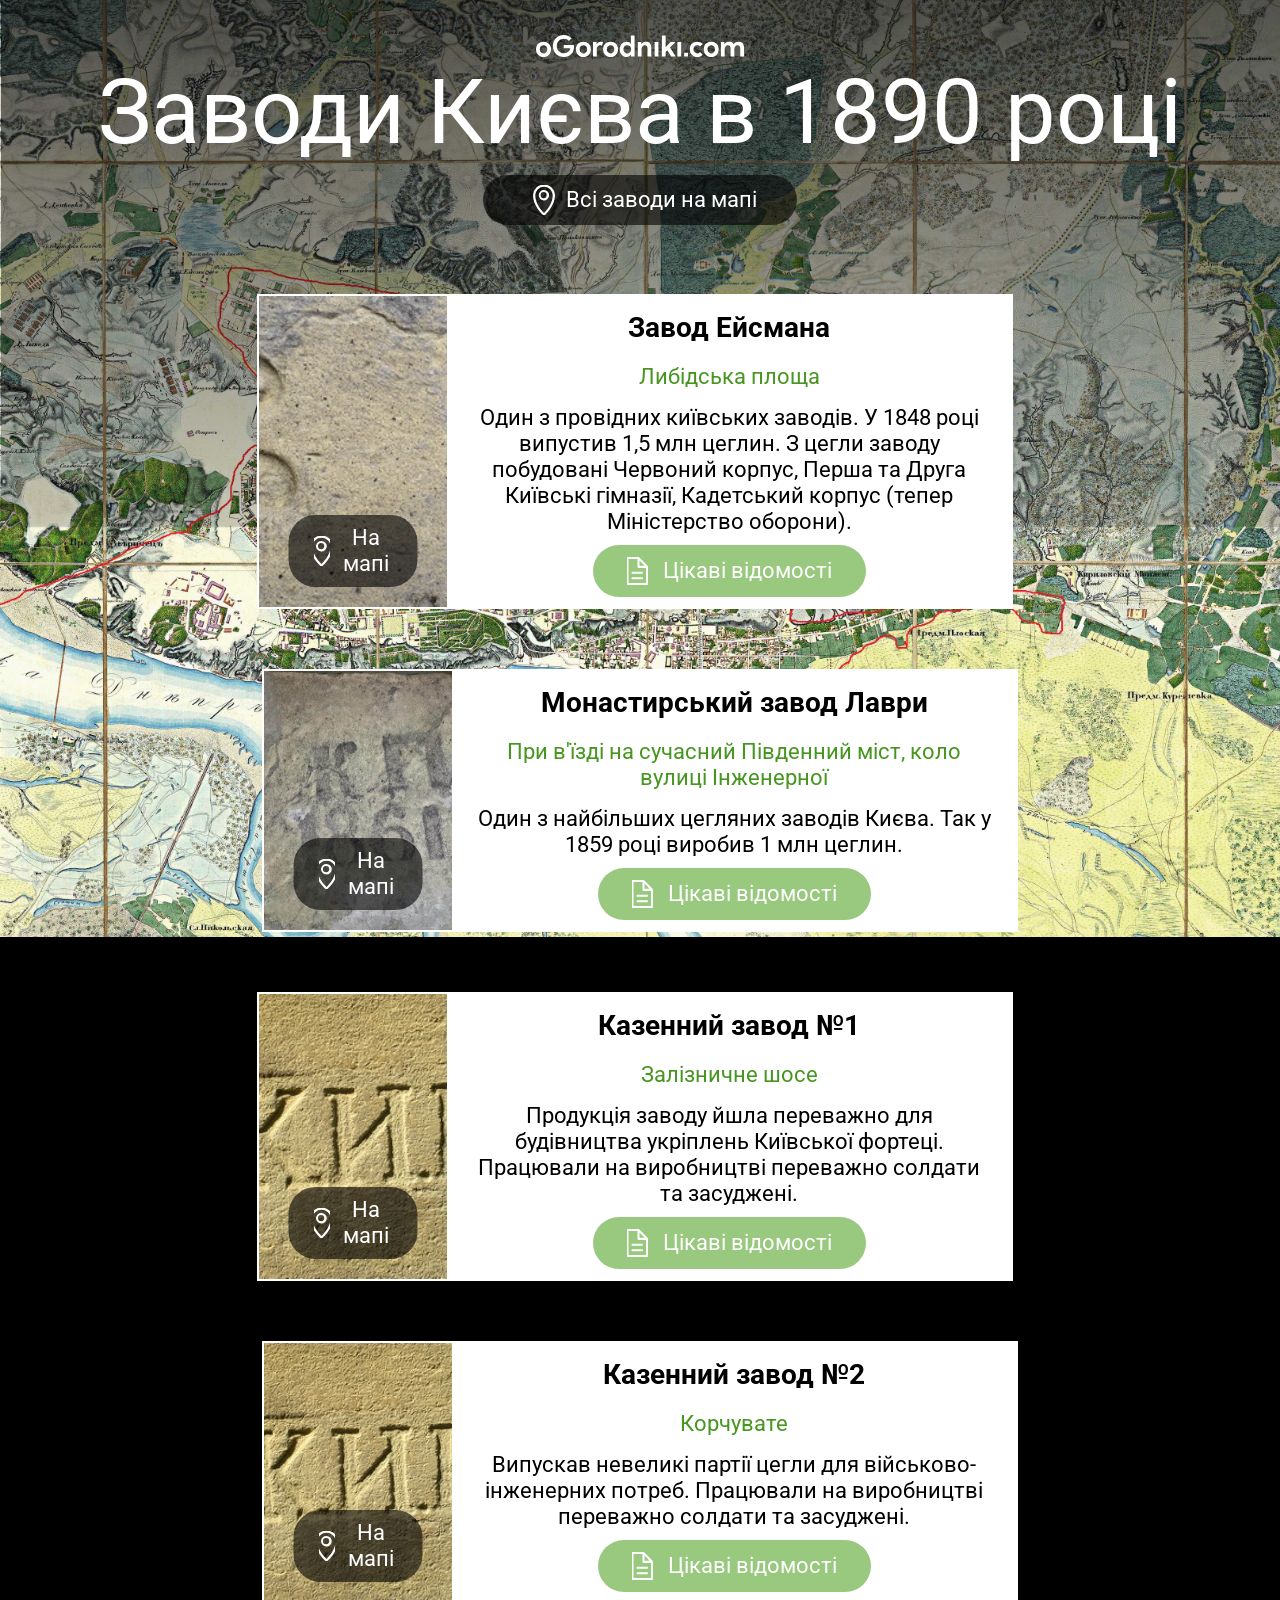
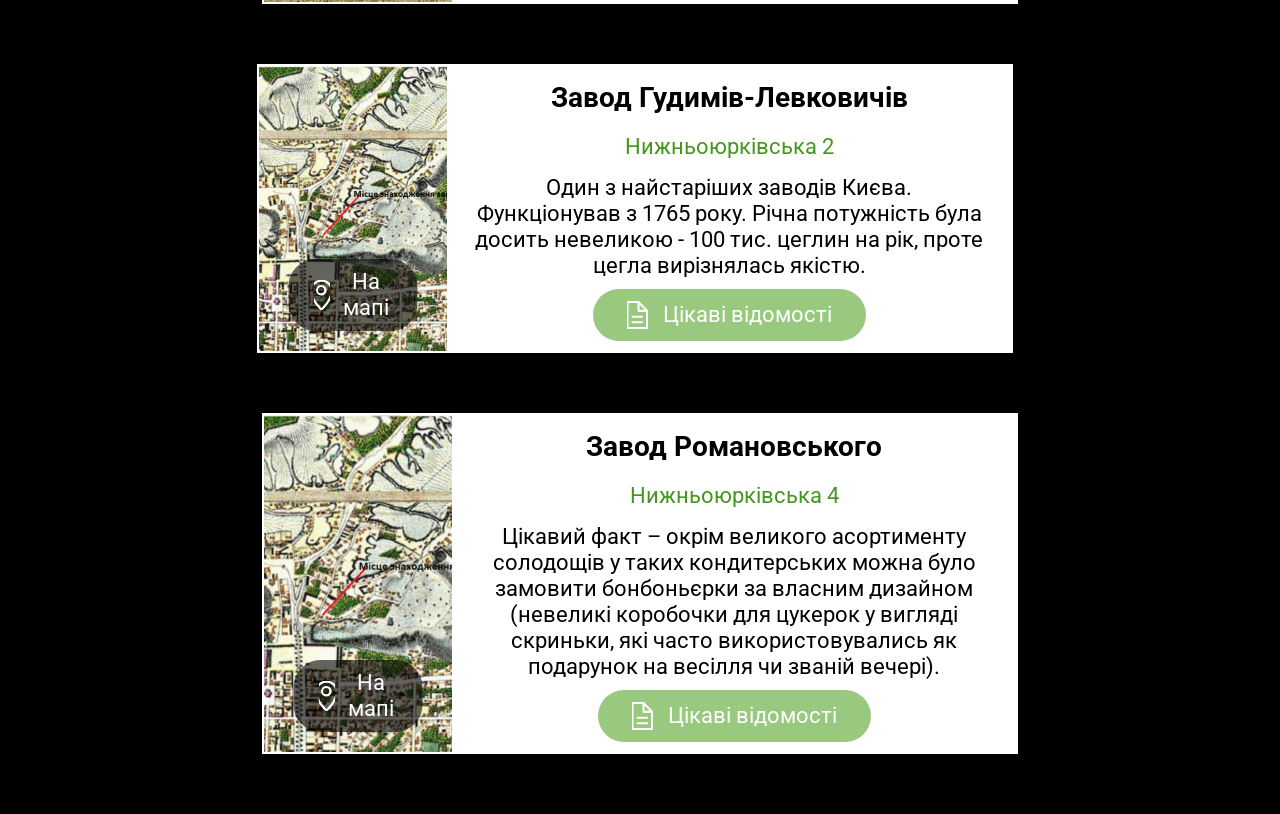
==== Ogorodniki_museum/index-2.html @ 26b0002b "update site file" ====
<!DOCTYPE html>
<html lang="en">

<head>
  <meta charset="UTF-8">
  <meta name="viewport" content="width=device-width, initial-scale=1.0">
  <title>oGorodniki</title>
  <link rel="stylesheet" href="css/main.css">
  <link href="https://fonts.googleapis.com/css2?family=Roboto:wght@400;700&display=swap" rel="stylesheet">
</head>

<body>

  <div class="wrapper">
    <div class="top">
      <a href="#" class="logo top__logo">
        <img src="image/logo.svg" alt="oGorodniki">
      </a>
      <h1 class="title top__title">Заводи Києва в 1890 році</h1>
      <a href="#" class="btn top__btn">Всі заводи на мапі</a>
    </div>

    <div class="cards">
      <div class="container">
        <ul class="cards__list">
          <li class="cards__item cards__item_factory" data-index="1">
            <article class="card">
              <div class="card__image">
                <img src="image/factory-1.jpg" alt="Книжковий магазин Л.Ідзіковського">
                <button class="btn card__btn">На мапі</button>
              </div>
              <div class="card__descr">
                <h2 class="card__title">Завод Ейсмана</h2>
                <address class="card__addres">Либідська площа</address>
                <p>
                  Один з провідних київських заводів. У 1848 році випустив 1,5 млн цеглин. З цегли заводу побудовані
                  Червоний корпус, Перша та Друга Київські гімназії, Кадетський корпус (тепер Міністерство оборони).
                </p>
                <a href="#" class="card__link">Цікаві відомості</a>
              </div>
            </article>
          </li>
          <li class="cards__item cards__item_factory" data-index="2">
            <article class="card">
              <div class="card__image">
                <img src="image/factory-2.jpg" alt="Книжковий магазин Л.Ідзіковського">
                <button class="btn card__btn">На мапі</button>
              </div>
              <div class="card__descr">
                <h2 class="card__title">Монастирський завод Лаври</h2>
                <address class="card__addres">При в'їзді на сучасний Південний міст, коло вулиці Інженерної</address>
                <p>
                  Один з найбільших цегляних заводів Києва. Так у 1859 році виробив 1 млн цеглин.
                </p>
                <a href="#" class="card__link">Цікаві відомості</a>
              </div>
            </article>
          </li>
          <li class="cards__item cards__item_factory" data-index="3">
            <article class="card">
              <div class="card__image">
                <img src="image/factory-3_4.jpg" alt="Книжковий магазин Л.Ідзіковського">
                <button class="btn card__btn">На мапі</button>
              </div>
              <div class="card__descr">
                <h2 class="card__title">Казенний завод №1</h2>
                <address class="card__addres">Залізничне шосе</address>
                <p>
                  Продукція заводу йшла переважно для будівництва укріплень Київської фортеці. Працювали на виробництві
                  переважно солдати та засуджені.
                </p>
                <a href="#" class="card__link">Цікаві відомості</a>
              </div>
            </article>
          </li>
          <li class="cards__item cards__item_factory" data-index="4">
            <article class="card">
              <div class="card__image">
                <img src="image/factory-3_4.jpg" alt="Книжковий магазин Л.Ідзіковського">
                <button class="btn card__btn">На мапі</button>
              </div>
              <div class="card__descr">
                <h2 class="card__title">Казенний завод №2</h2>
                <address class="card__addres">Корчувате</address>
                <p>
                  Випускав невеликі партії цегли для військово-інженерних потреб. Працювали на виробництві переважно
                  солдати та засуджені.
                </p>
                <a href="#" class="card__link">Цікаві відомості</a>
              </div>
            </article>
          </li>
          <li class="cards__item cards__item_factory" data-index="5">
            <article class="card">
              <div class="card__image">
                <img src="image/factory-5_6.png" alt="Книжковий магазин Л.Ідзіковського">
                <button class="btn card__btn">На мапі</button>
              </div>
              <div class="card__descr">
                <h2 class="card__title">Завод Гудимів-Левковичів</h2>
                <address class="card__addres">Нижньоюрківська 2</address>
                <p>
                  Один з найстаріших заводів Києва. Функціонував з 1765 року. Річна потужність була досить невеликою -
                  100 тис. цеглин на рік, проте цегла вирізнялась якістю.
                </p>
                <a href="#" class="card__link">Цікаві відомості</a>
              </div>
            </article>
          </li>
          <li class="cards__item cards__item_factory" data-index="6">
            <article class="card">
              <div class="card__image">
                <img src="image/factory-5_6.png" alt="Книжковий магазин Л.Ідзіковського">
                <button class="btn card__btn">На мапі</button>
              </div>
              <div class="card__descr">
                <h2 class="card__title">Завод Романовського</h2>
                <address class="card__addres">Нижньоюрківська 4</address>
                <p>
                  Цікавий факт – окрім великого асортименту солодощів у таких кондитерських можна було замовити
                  бонбоньєрки за власним дизайном (невеликі коробочки для цукерок у вигляді скриньки, які часто
                  використовувались як подарунок на весілля чи званій вечері).
                </p>
                <a href="#" class="card__link">Цікаві відомості</a>
              </div>
            </article>
          </li>
        </ul>
      </div>
    </div>
  </div>

  <div class="modal-map modal-map_factory">
    <div class="modal-map__body">
      <button class="modal-btn modal-map__close"></button>
      <div class="modal-map__pins map-pins">
        <div class="map-pins__item map-pins__item_factory" data-index='1'>
          <img src="image/pin-2.svg" alt="">
          <div class="map-pins__card">
            <button class="map-pins__close"></button>
            <div class="map-pins__img map-pins__img_factory"></div>
            <div class="map-pins__descr">
              <h2 class="map-pins__title">Завод Ейсмана</h2>
              <address class="map-pins__addres">Либідська площа</address>
              <p>
                Один з провідних київських заводів. У 1848 році випустив 1,5 млн цеглин. З цегли заводу побудовані
                Червоний корпус, Перша та Друга Київські гімназії, Кадетський корпус (тепер Міністерство оборони).
              </p>
            </div>
          </div>
        </div>
        <div class="map-pins__item map-pins__item_factory" data-index='2'>
          <img src="image/pin-2.svg" alt="">
          <div class="map-pins__card">
            <button class="map-pins__close"></button>
            <div class="map-pins__img map-pins__img_factory-2"></div>
            <div class="map-pins__descr">
              <h2 class="map-pins__title">Монастирський завод Лаври</h2>
              <address class="map-pins__addres">При в'їзді на сучасний Південний міст, коло вулиці Інженерної</address>
              <p>
                Один з найбільших цегляних заводів Києва. Так у 1859 році виробив 1 млн цеглин.
              </p>
            </div>
          </div>
        </div>
        <div class="map-pins__item map-pins__item_factory" data-index='3'>
          <img src="image/pin-2.svg" alt="">
          <div class="map-pins__card">
            <button class="map-pins__close"></button>
            <div class="map-pins__img map-pins__img_factory-3"></div>
            <div class="map-pins__descr">
              <h2 class="map-pins__title">Казенний завод №1</h2>
              <address class="map-pins__addres">Залізничне шосе</address>
              <p>
                Продукція заводу йшла переважно для будівництва укріплень Київської фортеці. Працювали на виробництві
                переважно солдати та засуджені.
              </p>
            </div>
          </div>
        </div>
        <div class="map-pins__item map-pins__item_factory" data-index='4'>
          <img src="image/pin-2.svg" alt="">
          <div class="map-pins__card map-pins__card_4">
            <button class="map-pins__close"></button>
            <div class="map-pins__img map-pins__img_factory-4"></div>
            <div class="map-pins__descr">
              <h2 class="map-pins__title">Казенний завод №2</h2>
              <address class="map-pins__addres">Корчувате</address>
              <p>
                Випускав невеликі партії цегли для військово-інженерних потреб. Працювали на виробництві переважно
                солдати та засуджені.
              </p>
            </div>
          </div>
        </div>
        <div class="map-pins__item map-pins__item_factory small" data-index='5'>
          <img src="image/pin-2.svg" alt="">
          <div class="map-pins__card">
            <button class="map-pins__close"></button>
            <div class="map-pins__img map-pins__img_factory-5"></div>
            <div class="map-pins__descr">
              <h2 class="map-pins__title">Завод Гудимів-Левковичів</h2>
              <address class="map-pins__addres">Нижньоюрківська 2</address>
              <p>
                Один з найстаріших заводів Києва. Функціонував з 1765 року. Річна потужність була досить невеликою -
                100 тис. цеглин на рік, проте цегла вирізнялась якістю.
              </p>
            </div>
          </div>
        </div>
        <div class="map-pins__item map-pins__item_factory small" data-index='6'>
          <img src="image/pin-2.svg" alt="">
          <div class="map-pins__card">
            <button class="map-pins__close"></button>
            <div class="map-pins__img map-pins__img_factory-6"></div>
            <div class="map-pins__descr">
              <h2 class="map-pins__title">Завод Романовського</h2>
              <address class="map-pins__addres">кав’ярня-кондитерська «Жоржь», Хрещатицька, 28</address>
              <p>
                Цікавий факт – окрім великого асортименту солодощів у таких кондитерських можна було замовити
                бонбоньєрки за власним дизайном (невеликі коробочки для цукерок у вигляді скриньки, які часто
                використовувались як подарунок на весілля чи званій вечері).
              </p>
            </div>
          </div>
        </div>
      </div>
    </div>
  </div>

  <div class="modal-info" id="modal-info-factory">
    <div class="modal-info__dialog">
      <div class="modal-info__content">
      </div>
    </div>
  </div>

  <script src="js/main.js"></script>
</body>

</html>
---- Ogorodniki_museum/css/main.css ----
*{padding:0px;margin:0px;border:0px}*,*:before,*:after{-webkit-box-sizing:border-box;box-sizing:border-box}:focus,:active{outline:none}a:focus,a:active{outline:none}aside,nav,footer,header,section{display:block}html,body{min-width:320px}body{background-image:url("../image/bg-map.jpg");background-position:center;background-repeat:no-repeat;background-size:cover;background-attachment:fixed;color:#fff;background-color:#000;line-height:1;font-family:'Roboto', sans-serif;-ms-text-size-adjust:100%;-moz-text-size-adjust:100%;-webkit-text-size-adjust:100%}input,button,textarea{font-family:inherit}input::-ms-clear{display:none}button{cursor:pointer}button::-moz-focus-inner{padding:0;border:0}a,a:visited{text-decoration:none;color:#fff}a:hover{text-decoration:none}ul li{list-style:none}img{max-width:100%}h1,h2,h3,h4,h5,h6{font-weight:inherit;font-size:inherit}body.lock{position:fixed;top:0;right:0;left:0;bottom:0}.wrapper{width:100%;min-height:100%;overflow:hidden}.container{padding:0 100px}.top{padding-top:35px;padding-bottom:22px;text-align:center}.top__btn{padding:10px 40px 10px 50px;margin-bottom:25px}.logo{display:inline-block}.title{font-size:90px;line-height:105px;margin-bottom:10px}.btn{display:-webkit-inline-box;display:-ms-inline-flexbox;display:inline-flex;-webkit-box-align:center;-ms-flex-align:center;align-items:center;font-size:22px;line-height:26px;border-radius:27px;color:#fff;background-color:rgba(0,0,0,0.6)}.btn::before{content:"";display:inline-block;margin-right:10px;width:23px;height:30px;background:url("../image/pin.svg") center no-repeat}.cards{padding-top:22px}.cards__list{display:-webkit-box;display:-ms-flexbox;display:flex;-ms-flex-wrap:wrap;flex-wrap:wrap;-webkit-box-pack:justify;-ms-flex-pack:justify;justify-content:space-between}@media (max-width: 1800px){.cards__list{-webkit-box-orient:vertical;-webkit-box-direction:normal;-ms-flex-direction:column;flex-direction:column;-webkit-box-align:center;-ms-flex-align:center;align-items:center}}.cards__item{min-height:337px;margin-bottom:60px;width:48%;margin-right:10px}.cards__item:nth-child(2n){margin-right:0}.cards__item_factory{min-height:auto}@media (max-width: 1800px){.cards__item{width:70%}}.card{display:-webkit-box;display:-ms-flexbox;display:flex;height:100%;background-color:#fff;color:#000;border:2px solid #fff}.card__image{position:relative;-webkit-box-flex:0;-ms-flex:0 1 25%;flex:0 1 25%}.card__image img{display:block;width:100%;height:100%;-o-object-fit:cover;object-fit:cover}.card__btn{position:absolute;bottom:20px;left:50%;-webkit-transform:translateX(-50%);-ms-transform:translateX(-50%);transform:translateX(-50%);padding:10px 25px}.card__descr{display:-webkit-box;display:-ms-flexbox;display:flex;-webkit-box-orient:vertical;-webkit-box-direction:normal;-ms-flex-direction:column;flex-direction:column;-webkit-box-pack:center;-ms-flex-pack:center;justify-content:center;-webkit-box-align:center;-ms-flex-align:center;align-items:center;-webkit-box-flex:0;-ms-flex:0 1 75%;flex:0 1 75%;padding:15px 25px 10px;text-align:center}.card__title{margin-bottom:20px;font-weight:bold;font-size:28px;line-height:33px}.card__addres{margin-bottom:15px;font-style:normal;font-size:22px;line-height:26px;color:#469620}.card p{margin-bottom:10px;font-size:22px;line-height:26px}.card__link{padding:12px 34px;display:-webkit-inline-box;display:-ms-inline-flexbox;display:inline-flex;-webkit-box-align:center;-ms-flex-align:center;align-items:center;font-size:22px;line-height:26px;border-radius:27px;background-color:rgba(85,163,42,0.6)}.card__link::before{content:'';display:inline-block;width:21px;height:28px;margin-right:15px;background:url("../image/file.svg") center no-repeat}.modal-map{display:none;position:fixed;top:0;left:0;width:100%;height:100%;background:url("../image/map-shops.jpg") center/cover no-repeat}.modal-map__close{top:20px;right:20px;background-image:url("../image/cross.svg")}.modal-map_factory{background:url("../image/bg-factory.jpg") center/cover no-repeat}.modal-map_city{background:url("../image/city-map.jpg") center/100% 105% no-repeat !important}.map-pins__item{width:30%;position:absolute;top:24%;left:46%}.map-pins__item img{width:40px;height:40px}.map-pins__item:nth-child(2){top:51%;left:20%}.map-pins__item:nth-child(3){top:26%;left:44%}.map-pins__item:nth-child(4){top:46%;left:36%}.map-pins__item:nth-child(5){top:69%;left:73%}.map-pins__item:nth-child(6){top:42%;left:37%}.map-pins__item:nth-child(7){top:63%;left:79%}.map-pins__item:nth-child(8){top:50%;left:38%}.map-pins__item:nth-child(9){top:66%;left:74%}.map-pins__item img{position:relative;z-index:1;cursor:pointer}.map-pins__item_factory{top:27%;left:39%}.map-pins__item_factory:nth-child(2){top:44%;left:14%}.map-pins__item_factory:nth-child(3){top:40%;left:16%}.map-pins__item_factory:nth-child(4){top:7%;left:7%}.map-pins__item_factory:nth-child(5){top:77%;left:81%}.map-pins__item_factory:nth-child(5) .map-pins__card{left:-120px}.map-pins__item_factory:nth-child(6){top:78%;left:79%}.map-pins__item_factory:nth-child(6) .map-pins__card{left:-120px}.map-pins__card{position:absolute;max-width:500px;width:100%;z-index:3;bottom:40px;left:0;display:none;overflow:hidden;border:2px solid #fff;border-radius:10px;-webkit-box-shadow:0 10px 20px rgba(0,0,0,0.6);box-shadow:0 10px 20px rgba(0,0,0,0.6)}.map-pins__card_4{bottom:-153px !important}.map-pins__close{display:block;position:absolute;top:10px;right:10px;width:30px;height:30px;border-radius:50%;background:url("../image/cross.svg") center/10px 10px no-repeat;background-color:#fff}.map-pins__img{height:125px;background-image:url("../image/shop-1.jpg");background-repeat:no-repeat;background-size:cover;background-position:center}.map-pins__img_2{background-image:url("../image/shop-2.jpg")}.map-pins__img_3{background-image:url("../image/shop-3.jpg")}.map-pins__img_4{background-image:url("../image/shop-4.jpg")}.map-pins__img_5{background-image:url("../image/shop-5.jpg")}.map-pins__img_6{background-image:url("../image/shop-6.jpeg")}.map-pins__img_7{background-image:url("../image/shop-7.jpg")}.map-pins__img_8{background-image:url("../image/shop-8.jpg")}.map-pins__img_9{background-image:url("../image/shop-9.jpg")}.map-pins__descr{padding:15px 30px;text-align:center;background-color:#fff;color:#000}.map-pins__title{margin-bottom:7px;font-size:20px;line-height:24px}.map-pins__addres{margin-bottom:7px;font-size:18px;color:#469620;line-height:22px;font-style:normal}.modal-map.open{display:block !important}.map-pins__card.open{display:block}.map-pins__card.hide{display:none}.modal-btn{position:absolute;width:65px;height:65px;background-color:#fff;border-radius:50%;background-repeat:no-repeat;background-position:center;background-size:25px 25px;-webkit-box-shadow:0 10px 20px rgba(0,0,0,0.6);box-shadow:0 10px 20px rgba(0,0,0,0.6);cursor:pointer}.small{max-width:350px !important}.map-pins__img_factory{background-image:url("../image/factory-1.jpg")}.map-pins__img_factory-2{background-image:url("../image/factory-2.jpg")}.map-pins__img_factory-3{background-image:url("../image/factory-3_4.jpg")}.map-pins__img_factory-4{background-image:url("../image/factory-3_4.jpg")}.map-pins__img_factory-5{background-image:url("../image/factory-5_6.png")}.map-pins__img_factory-6{background-image:url("../image/factory-5_6.png")}.modal-info{display:none;position:fixed;top:0;left:0;width:100%;height:100%;background-color:rgba(0,0,0,0.5)}.modal-info.open{display:block}.modal-info__dialog{margin:5% auto;width:80%}.modal-info__content{position:relative;padding:45px;display:-webkit-box;display:-ms-flexbox;display:flex;background-color:#fff;color:#000}.modal-info__close{position:absolute;top:45px;right:45px;width:34px;height:34px;background:url("../image/cross.svg") center/cover no-repeat;cursor:pointer}.modal-info__img{margin-right:40px;width:50%;height:720px}.modal-info__img img{display:block;width:100%;height:100%;-o-object-fit:cover;object-fit:cover;-o-object-position:center;object-position:center}.modal-info__descr{display:-webkit-box;display:-ms-flexbox;display:flex;-webkit-box-orient:vertical;-webkit-box-direction:normal;-ms-flex-direction:column;flex-direction:column;-webkit-box-pack:justify;-ms-flex-pack:justify;justify-content:space-between;width:50%}.modal-info__descr p{font-size:28px;line-height:1.2}.modal-info__title{margin-bottom:20px;font-size:40px;line-height:1.2}.modal-info__addres{margin-bottom:25px;font-size:28px;font-style:normal;color:#469620;line-height:1.2}.modal-info__btn{position:static;-webkit-transform:none;-ms-transform:none;transform:none;padding:10px 20px}.map-pins__item_city{display:none}.map-pins__item_city.open{display:block !important}.map-pins__item_city-1{top:37% !important;left:30% !important}.map-pins__item_city-1 .map-pins__card .map-pins__img{background-image:url("../image/Вінниця.jpg")}.map-pins__item_city-2{top:48% !important;left:62% !important}.map-pins__item_city-2 .map-pins__card .map-pins__img{background-image:url("../image/Дніпро.jpg")}.map-pins__item_city-3{top:56% !important;left:62% !important}.map-pins__item_city-3 .map-pins__card .map-pins__img{background-image:url("../image/Запоріжжя.jpg")}.map-pins__item_city-4{top:20% !important;left:40% !important}.map-pins__item_city-4 .map-pins__card{bottom:-45px;left:33px}.map-pins__item_city-4 .map-pins__card .map-pins__img{background-image:url("../image/Киев.jpg")}.map-pins__item_city-5{top:46% !important;left:82% !important}.map-pins__item_city-5 .map-pins__card{max-width:352px;left:-146px}.map-pins__item_city-5 .map-pins__card .map-pins__img{background-image:url("../image/Луганськ.jpg")}.map-pins__item_city-6{top:67% !important;left:47% !important}.map-pins__item_city-6 .map-pins__card .map-pins__img{background-image:url("../image/Миколаїв.jpg")}.map-pins__item_city-7{top:73% !important;left:41% !important}.map-pins__item_city-7 .map-pins__card .map-pins__img{background-image:url("../image/Одеса.jpg")}.map-pins__item_city-8{top:32% !important;left:60% !important}.map-pins__item_city-8 .map-pins__card .map-pins__img{background-image:url("../image/Полтава.jpg")}.map-pins__item_city-9{top:35% !important;left:23% !important}.map-pins__item_city-9 .map-pins__card .map-pins__img{background-image:url("../image/хмельницький.jpg")}.map-pins__item_city-10{top:53% !important;left:75% !important}.map-pins__item_city-10 .map-pins__card{max-width:370px;left:-100px}.map-pins__item_city-10 .map-pins__card .map-pins__img{background-image:url("../image/донецьк.jpg")}.map-pins__item_city-11{top:14% !important;left:61% !important}.map-pins__item_city-11 .map-pins__card{bottom:-100px;left:35px}.map-pins__item_city-11 .map-pins__card .map-pins__img{background-image:url("../image/Суми.jpg")}.map-pins__item_city-12{top:26% !important;left:68% !important}.map-pins__item_city-12 .map-pins__card{bottom:-20px;max-width:400px}.map-pins__item_city-12 .map-pins__card .map-pins__img{background-image:url("../image/Харків.jpg")}.map-pins__item_city-13{top:72% !important;left:50% !important}.map-pins__item_city-13 .map-pins__card .map-pins__img{background-image:url("../image/Херсон.jpg")}.map-pins__item_city-14{top:34% !important;left:48% !important}.map-pins__item_city-14 .map-pins__card .map-pins__img{background-image:url("../image/Черкаси.jpg")}.map-pins__item_city-15{top:7% !important;left:44% !important}.map-pins__item_city-15 .map-pins__card{bottom:-140px !important}.map-pins__item_city-15 .map-pins__card .map-pins__img{background-image:url("../image/чернігів.jpg")}.map-pins__item_city-16{top:19% !important;left:15% !important}.map-pins__item_city-16 .map-pins__card{bottom:-180px}.map-pins__item_city-16 .map-pins__card .map-pins__img{background-image:url("../image/Луцьк.jpg")}.map-pins__item_city-17{top:19% !important;left:20% !important}.map-pins__item_city-17 .map-pins__card{bottom:-100px}.map-pins__item_city-17 .map-pins__card .map-pins__img{background-image:url("../image/Рівне.jpg")}.map-pins__item_city-18{top:93% !important;left:55% !important}.map-pins__item_city-18 .map-pins__card .map-pins__img{background-image:url("../image/севастополь.jpg")}.map-pins__item_city-19{top:87% !important;left:53% !important}.map-pins__item_city-19 .map-pins__card .map-pins__img{background-image:url("../image/Євпаторія.jpg")}.map-pins__item_city-20{top:91% !important;left:57% !important}.map-pins__item_city-20 .map-pins__card .map-pins__img{background-image:url("../image/Бахчисарай.jpg")}.map-pins__item_city-21{top:30% !important;left:9% !important}.map-pins__item_city-21 .map-pins__card .map-pins__img{background-image:url("../image/Львів.jpg")}.map-pins__item_city-22{top:41% !important;left:12% !important}.map-pins__item_city-22 .map-pins__card .map-pins__img{background-image:url("../image/Івано-франківськ.jpg")}.map-pins__item_city-23{top:33% !important;left:17% !important}.map-pins__item_city-23 .map-pins__card .map-pins__img{background-image:url("../image/Тернопіль.png")}.map-pins__item_city-24{top:48% !important;left:3% !important}.map-pins__item_city-24 .map-pins__card .map-pins__img{background-image:url("../image/Мукачево.jpg")}.map-pins__item_city-25{top:42% !important;left:3% !important}.map-pins__item_city-25 .map-pins__card .map-pins__img{background-image:url("../image/Ужгород.jpg")}.timeline{display:-webkit-box;display:-ms-flexbox;display:flex;-webkit-box-pack:center;-ms-flex-pack:center;justify-content:center}.timeline li{padding:12px 24px;border-radius:27px;font-size:24px;color:#ffffff;line-height:1.2;cursor:pointer}.timeline li.active{background-color:#fff;color:#000}.cards__year{display:none;-webkit-box-orient:vertical;-webkit-box-direction:normal;-ms-flex-direction:column;flex-direction:column}.cards__year.active{display:-webkit-box;display:-ms-flexbox;display:flex}.cards__item_city{min-height:200px}.card__year-inner{display:-webkit-box;display:-ms-flexbox;display:flex;-webkit-box-pack:justify;-ms-flex-pack:justify;justify-content:space-between;-ms-flex-wrap:wrap;flex-wrap:wrap}.quantity-peoples{display:block;margin-bottom:40px;text-align:center;font-size:21px}
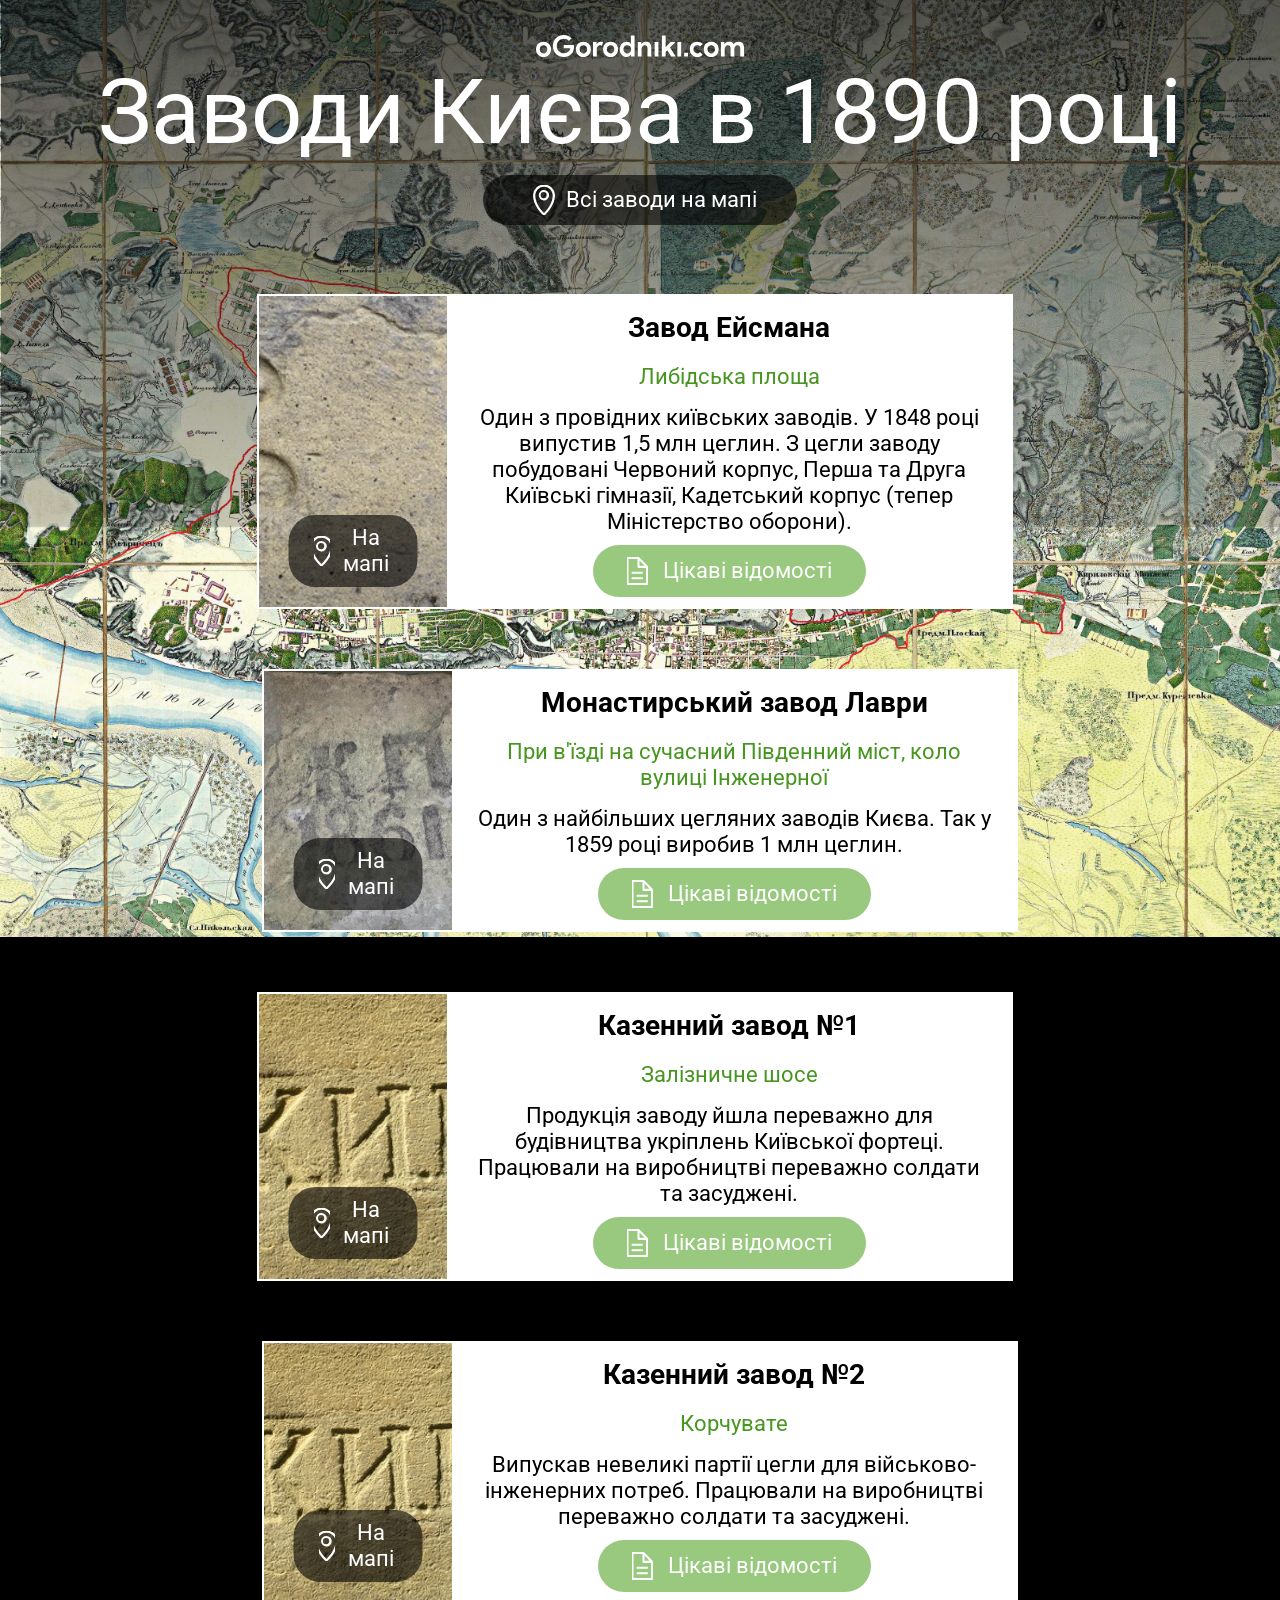
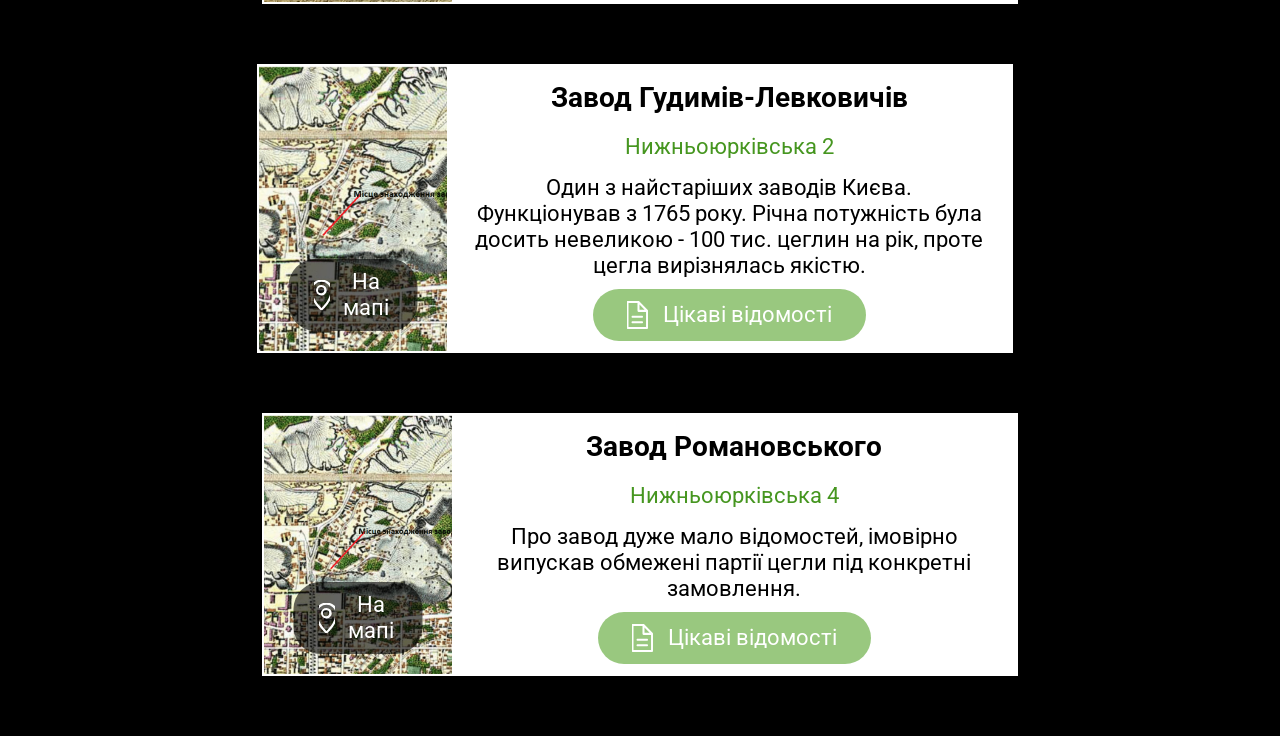
==== commit e27bb502: "Update index-2.html" ====
--- a/Ogorodniki_museum/index-2.html
+++ b/Ogorodniki_museum/index-2.html
@@ -117,10 +117,8 @@
                 <h2 class="card__title">Завод Романовського</h2>
                 <address class="card__addres">Нижньоюрківська 4</address>
                 <p>
-                  Цікавий факт – окрім великого асортименту солодощів у таких кондитерських можна було замовити
-                  бонбоньєрки за власним дизайном (невеликі коробочки для цукерок у вигляді скриньки, які часто
-                  використовувались як подарунок на весілля чи званій вечері).
-                </p>
+      Про завод дуже мало відомостей,
+                  імовірно випускав обмежені партії цегли під конкретні замовлення.                </p>
                 <a href="#" class="card__link">Цікаві відомості</a>
               </div>
             </article>
@@ -217,9 +215,7 @@
               <h2 class="map-pins__title">Завод Романовського</h2>
               <address class="map-pins__addres">кав’ярня-кондитерська «Жоржь», Хрещатицька, 28</address>
               <p>
-                Цікавий факт – окрім великого асортименту солодощів у таких кондитерських можна було замовити
-                бонбоньєрки за власним дизайном (невеликі коробочки для цукерок у вигляді скриньки, які часто
-                використовувались як подарунок на весілля чи званій вечері).
+                Про завод дуже мало відомостей, імовірно випускав обмежені партії цегли під конкретні замовлення.
               </p>
             </div>
           </div>
@@ -238,4 +234,4 @@
   <script src="js/main.js"></script>
 </body>
 
-</html>+</html>
